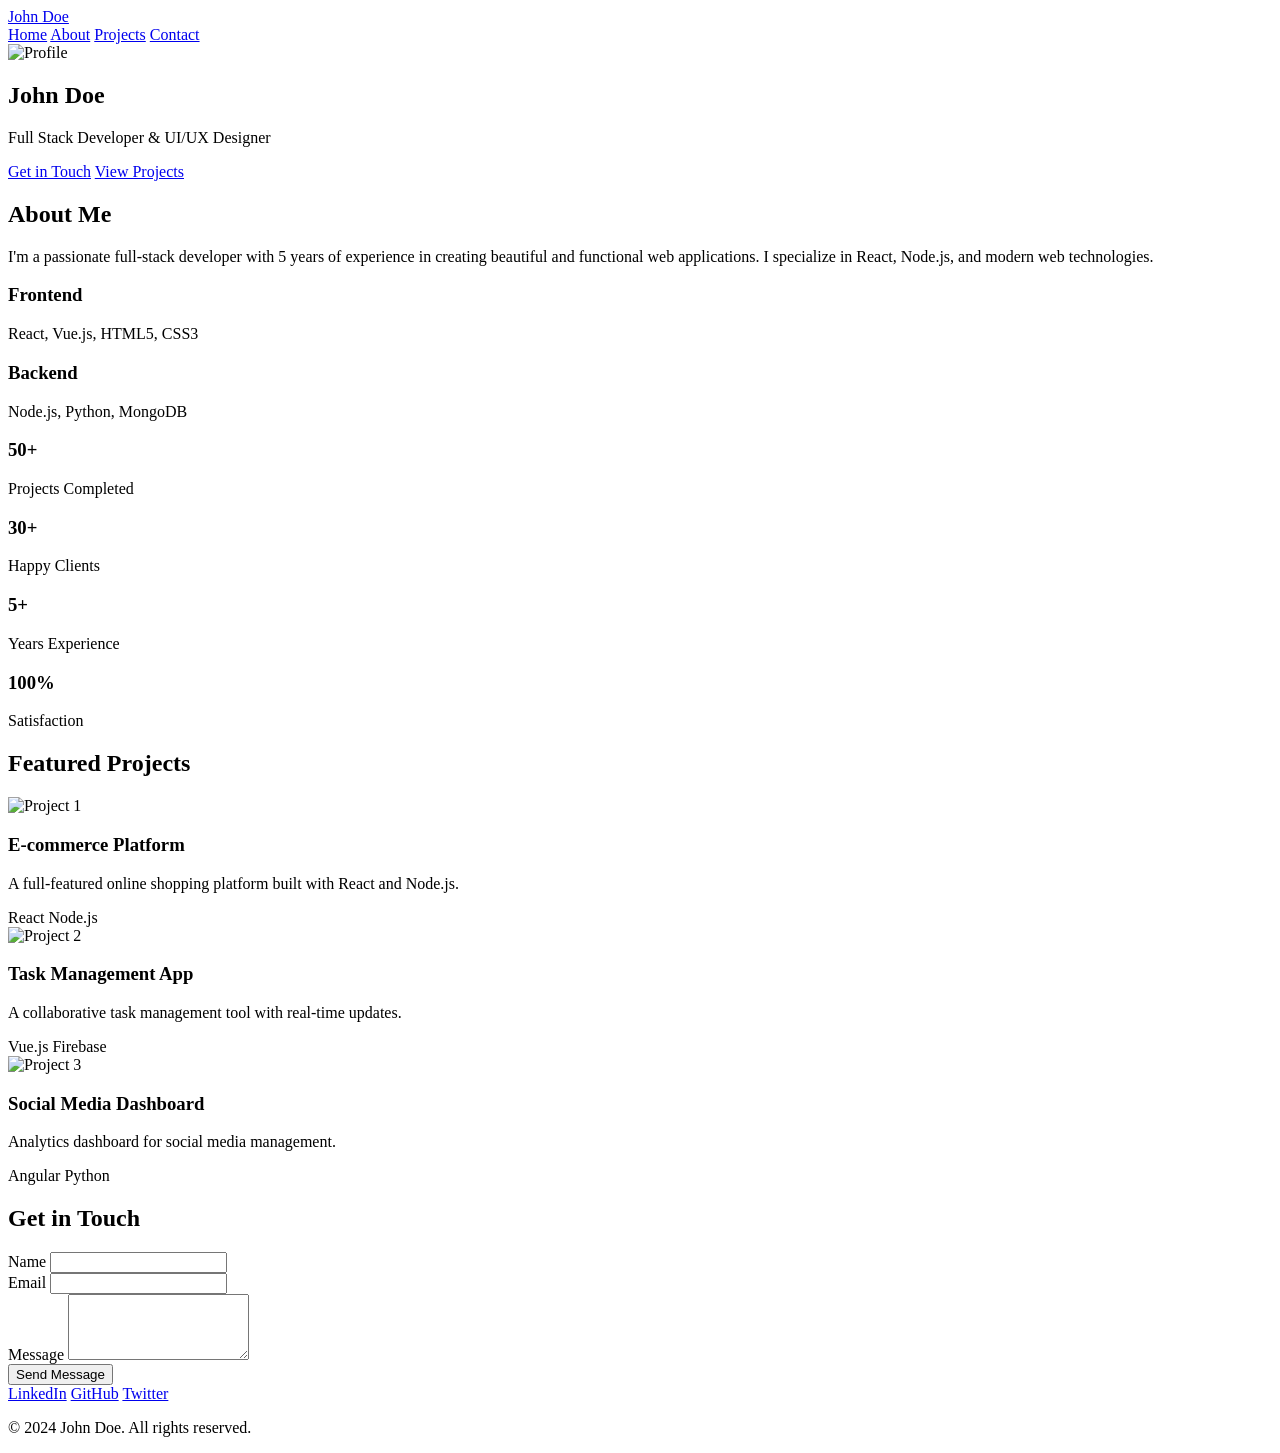
==== web.html @ 8258ec4c "Update web.html" ====
<!DOCTYPE html>
<html lang="en">
<head>
    <meta charset="UTF-8">
    <meta name="viewport" content="width=device-width, initial-scale=1.0">
    <title>John Doe - Portfolio</title>
    <script src="https://cdnjs.cloudflare.com/ajax/libs/tailwindcss/2.2.19/tailwind.min.js"></script>
</head>
<body class="bg-gray-50">
    <!-- Navigation -->
    <nav class="bg-white shadow-lg fixed w-full z-10">
        <div class="max-w-6xl mx-auto px-4">
            <div class="flex justify-between">
                <div class="flex space-x-7">
                    <a href="#" class="flex items-center py-4">
                        <span class="font-semibold text-gray-800 text-lg">John Doe</span>
                    </a>
                </div>
                <div class="flex items-center space-x-8">
                    <a href="#home" class="py-4 px-2 text-gray-500 hover:text-blue-500 transition duration-300">Home</a>
                    <a href="#about" class="py-4 px-2 text-gray-500 hover:text-blue-500 transition duration-300">About</a>
                    <a href="#projects" class="py-4 px-2 text-gray-500 hover:text-blue-500 transition duration-300">Projects</a>
                    <a href="#contact" class="py-4 px-2 text-gray-500 hover:text-blue-500 transition duration-300">Contact</a>
                </div>
            </div>
        </div>
    </nav>

    <!-- Hero Section -->
    <section id="home" class="pt-24 pb-12 px-4 text-center bg-gradient-to-r from-blue-50 to-indigo-50 min-h-screen flex items-center">
        <div class="max-w-6xl mx-auto">
            <img src="/api/placeholder/150/150" alt="Profile" class="rounded-full mx-auto mb-8 shadow-lg">
            <h1 class="text-5xl font-bold text-gray-800 mb-4">John Doe</h1>
            <p class="text-xl text-gray-600 mb-8">Full Stack Developer & UI/UX Designer</p>
            <div class="flex justify-center space-x-4">
                <a href="#contact" class="bg-blue-500 text-white px-6 py-3 rounded-lg hover:bg-blue-600 transition duration-300">Get in Touch</a>
                <a href="#projects" class="bg-white text-blue-500 px-6 py-3 rounded-lg hover:bg-gray-100 transition duration-300">View Projects</a>
            </div>
        </div>
    </section>

    <!-- About Section -->
    <section id="about" class="py-20 px-4 bg-white">
        <div class="max-w-6xl mx-auto">
            <h2 class="text-3xl font-bold text-center text-gray-800 mb-12">About Me</h2>
            <div class="grid md:grid-cols-2 gap-12 items-center">
                <div>
                    <p class="text-gray-600 leading-relaxed mb-6">
                        I'm a passionate full-stack developer with 5 years of experience in creating beautiful and functional web applications. I specialize in React, Node.js, and modern web technologies.
                    </p>
                    <div class="grid grid-cols-2 gap-4">
                        <div class="bg-gray-50 p-4 rounded-lg">
                            <h3 class="font-semibold text-gray-800 mb-2">Frontend</h3>
                            <p class="text-gray-600">React, Vue.js, HTML5, CSS3</p>
                        </div>
                        <div class="bg-gray-50 p-4 rounded-lg">
                            <h3 class="font-semibold text-gray-800 mb-2">Backend</h3>
                            <p class="text-gray-600">Node.js, Python, MongoDB</p>
                        </div>
                    </div>
                </div>
                <div class="grid grid-cols-2 gap-4">
                    <div class="bg-blue-500 p-6 rounded-lg text-center text-white">
                        <h3 class="text-2xl font-bold mb-2">50+</h3>
                        <p>Projects Completed</p>
                    </div>
                    <div class="bg-indigo-500 p-6 rounded-lg text-center text-white">
                        <h3 class="text-2xl font-bold mb-2">30+</h3>
                        <p>Happy Clients</p>
                    </div>
                    <div class="bg-purple-500 p-6 rounded-lg text-center text-white">
                        <h3 class="text-2xl font-bold mb-2">5+</h3>
                        <p>Years Experience</p>
                    </div>
                    <div class="bg-pink-500 p-6 rounded-lg text-center text-white">
                        <h3 class="text-2xl font-bold mb-2">100%</h3>
                        <p>Satisfaction</p>
                    </div>
                </div>
            </div>
        </div>
    </section>

    <!-- Projects Section -->
    <section id="projects" class="py-20 px-4 bg-gray-50">
        <div class="max-w-6xl mx-auto">
            <h2 class="text-3xl font-bold text-center text-gray-800 mb-12">Featured Projects</h2>
            <div class="grid md:grid-cols-2 lg:grid-cols-3 gap-8">
                <!-- Project Card 1 -->
                <div class="bg-white rounded-lg overflow-hidden shadow-lg">
                    <img src="/api/placeholder/400/300" alt="Project 1" class="w-full">
                    <div class="p-6">
                        <h3 class="text-xl font-semibold text-gray-800 mb-2">E-commerce Platform</h3>
                        <p class="text-gray-600 mb-4">A full-featured online shopping platform built with React and Node.js.</p>
                        <div class="flex space-x-2">
                            <span class="px-3 py-1 bg-blue-100 text-blue-600 rounded-full text-sm">React</span>
                            <span class="px-3 py-1 bg-green-100 text-green-600 rounded-full text-sm">Node.js</span>
                        </div>
                    </div>
                </div>

                <!-- Project Card 2 -->
                <div class="bg-white rounded-lg overflow-hidden shadow-lg">
                    <img src="/api/placeholder/400/300" alt="Project 2" class="w-full">
                    <div class="p-6">
                        <h3 class="text-xl font-semibold text-gray-800 mb-2">Task Management App</h3>
                        <p class="text-gray-600 mb-4">A collaborative task management tool with real-time updates.</p>
                        <div class="flex space-x-2">
                            <span class="px-3 py-1 bg-purple-100 text-purple-600 rounded-full text-sm">Vue.js</span>
                            <span class="px-3 py-1 bg-yellow-100 text-yellow-600 rounded-full text-sm">Firebase</span>
                        </div>
                    </div>
                </div>

                <!-- Project Card 3 -->
                <div class="bg-white rounded-lg overflow-hidden shadow-lg">
                    <img src="/api/placeholder/400/300" alt="Project 3" class="w-full">
                    <div class="p-6">
                        <h3 class="text-xl font-semibold text-gray-800 mb-2">Social Media Dashboard</h3>
                        <p class="text-gray-600 mb-4">Analytics dashboard for social media management.</p>
                        <div class="flex space-x-2">
                            <span class="px-3 py-1 bg-red-100 text-red-600 rounded-full text-sm">Angular</span>
                            <span class="px-3 py-1 bg-indigo-100 text-indigo-600 rounded-full text-sm">Python</span>
                        </div>
                    </div>
                </div>
            </div>
        </div>
    </section>

    <!-- Contact Section -->
    <section id="contact" class="py-20 px-4 bg-white">
        <div class="max-w-4xl mx-auto">
            <h2 class="text-3xl font-bold text-center text-gray-800 mb-12">Get in Touch</h2>
            <div class="bg-white rounded-lg shadow-lg p-8">
                <form class="space-y-6">
                    <div class="grid md:grid-cols-2 gap-6">
                        <div>
                            <label class="block text-gray-700 mb-2">Name</label>
                            <input type="text" class="w-full px-4 py-2 border rounded-lg focus:outline-none focus:border-blue-500">
                        </div>
                        <div>
                            <label class="block text-gray-700 mb-2">Email</label>
                            <input type="email" class="w-full px-4 py-2 border rounded-lg focus:outline-none focus:border-blue-500">
                        </div>
                    </div>
                    <div>
                        <label class="block text-gray-700 mb-2">Message</label>
                        <textarea rows="4" class="w-full px-4 py-2 border rounded-lg focus:outline-none focus:border-blue-500"></textarea>
                    </div>
                    <button type="submit" class="w-full bg-blue-500 text-white py-3 rounded-lg hover:bg-blue-600 transition duration-300">Send Message</button>
                </form>
            </div>
        </div>
    </section>

    <!-- Footer -->
    <footer class="bg-gray-800 text-white py-8">
        <div class="max-w-6xl mx-auto px-4 text-center">
            <div class="flex justify-center space-x-6 mb-4">
                <a href="#" class="hover:text-blue-400 transition duration-300">LinkedIn</a>
                <a href="#" class="hover:text-blue-400 transition duration-300">GitHub</a>
                <a href="#" class="hover:text-blue-400 transition duration-300">Twitter</a>
            </div>
            <p class="text-gray-400">&copy; 2024 John Doe. All rights reserved.</p>
        </div>
    </footer>
</body>
</html>
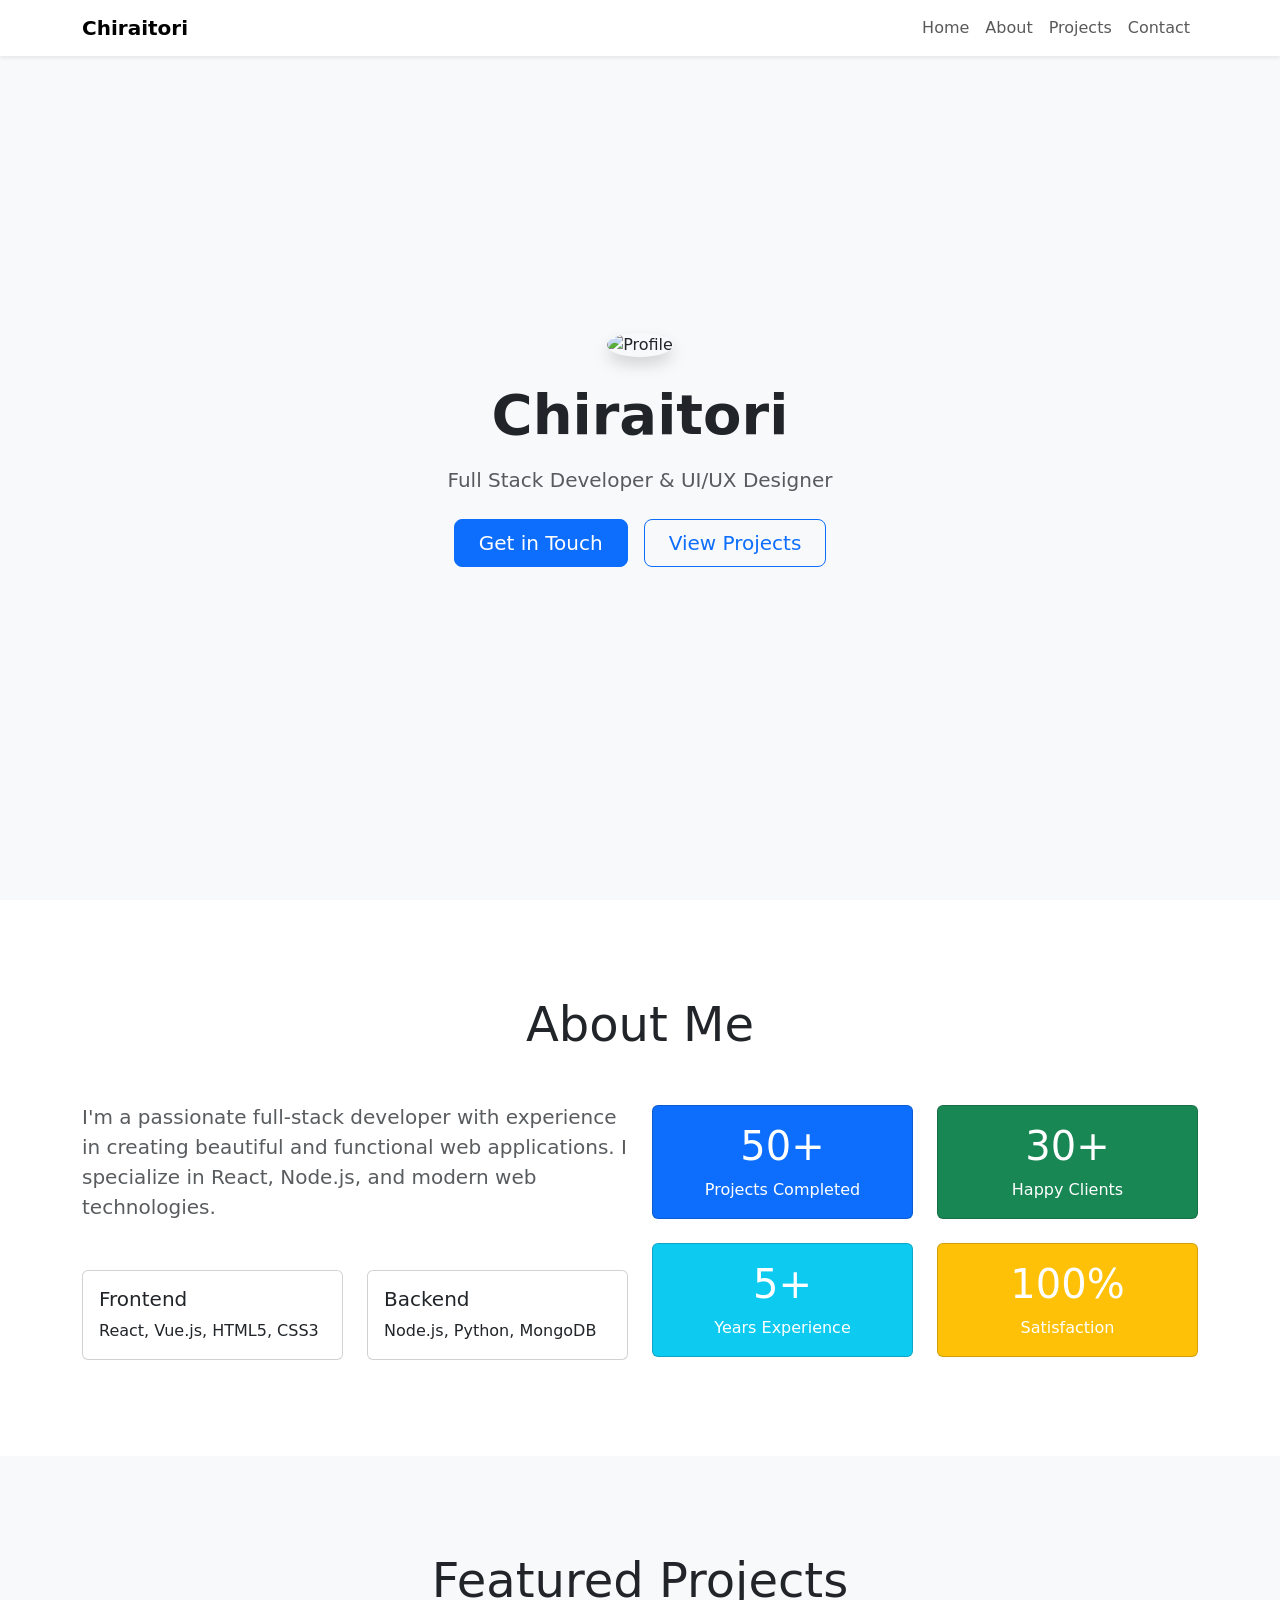
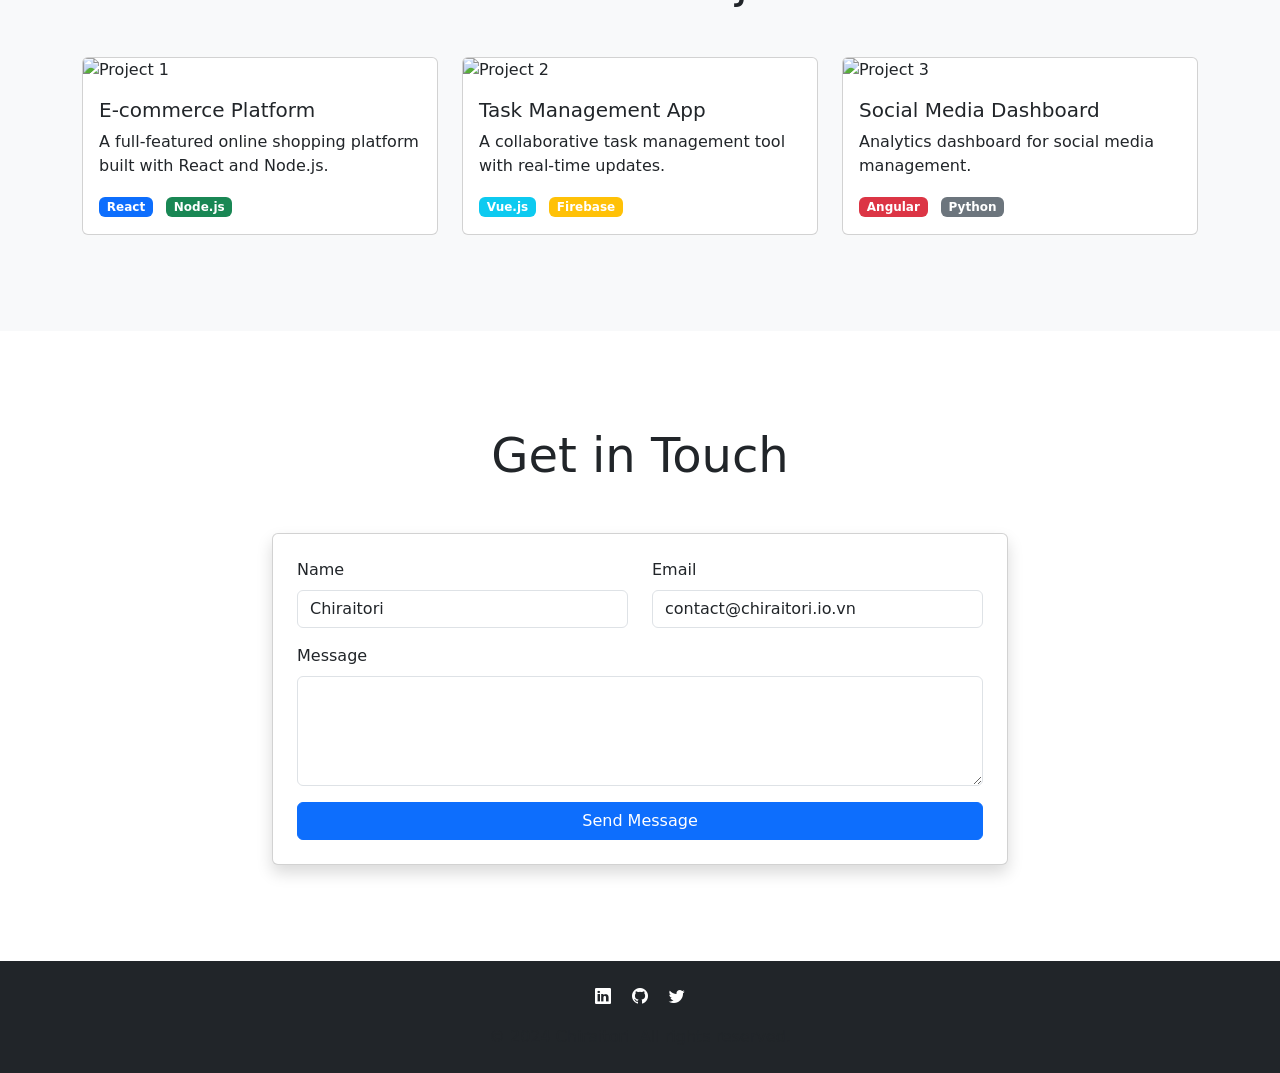
==== commit bcb4dedd: "Update web.html" ====
--- a/web.html
+++ b/web.html
@@ -3,78 +3,112 @@
 <head>
     <meta charset="UTF-8">
     <meta name="viewport" content="width=device-width, initial-scale=1.0">
-    <title>John Doe - Portfolio</title>
-    <script src="https://cdnjs.cloudflare.com/ajax/libs/tailwindcss/2.2.19/tailwind.min.js"></script>
+    <title>Chiraitori - Portfolio</title>
+    <link href="https://cdn.jsdelivr.net/npm/bootstrap@5.3.2/dist/css/bootstrap.min.css" rel="stylesheet">
+    <link rel="stylesheet" href="https://cdn.jsdelivr.net/npm/bootstrap-icons@1.11.1/font/bootstrap-icons.css">
 </head>
-<body class="bg-gray-50">
+<body>
     <!-- Navigation -->
-    <nav class="bg-white shadow-lg fixed w-full z-10">
-        <div class="max-w-6xl mx-auto px-4">
-            <div class="flex justify-between">
-                <div class="flex space-x-7">
-                    <a href="#" class="flex items-center py-4">
-                        <span class="font-semibold text-gray-800 text-lg">John Doe</span>
-                    </a>
-                </div>
-                <div class="flex items-center space-x-8">
-                    <a href="#home" class="py-4 px-2 text-gray-500 hover:text-blue-500 transition duration-300">Home</a>
-                    <a href="#about" class="py-4 px-2 text-gray-500 hover:text-blue-500 transition duration-300">About</a>
-                    <a href="#projects" class="py-4 px-2 text-gray-500 hover:text-blue-500 transition duration-300">Projects</a>
-                    <a href="#contact" class="py-4 px-2 text-gray-500 hover:text-blue-500 transition duration-300">Contact</a>
-                </div>
+    <nav class="navbar navbar-expand-lg navbar-light bg-white shadow-sm fixed-top">
+        <div class="container">
+            <a class="navbar-brand fw-bold" href="#">Chiraitori</a>
+            <button class="navbar-toggler" type="button" data-bs-toggle="collapse" data-bs-target="#navbarNav">
+                <span class="navbar-toggler-icon"></span>
+            </button>
+            <div class="collapse navbar-collapse" id="navbarNav">
+                <ul class="navbar-nav ms-auto">
+                    <li class="nav-item">
+                        <a class="nav-link" href="#home">Home</a>
+                    </li>
+                    <li class="nav-item">
+                        <a class="nav-link" href="#about">About</a>
+                    </li>
+                    <li class="nav-item">
+                        <a class="nav-link" href="#projects">Projects</a>
+                    </li>
+                    <li class="nav-item">
+                        <a class="nav-link" href="#contact">Contact</a>
+                    </li>
+                </ul>
             </div>
         </div>
     </nav>
 
     <!-- Hero Section -->
-    <section id="home" class="pt-24 pb-12 px-4 text-center bg-gradient-to-r from-blue-50 to-indigo-50 min-h-screen flex items-center">
-        <div class="max-w-6xl mx-auto">
-            <img src="/api/placeholder/150/150" alt="Profile" class="rounded-full mx-auto mb-8 shadow-lg">
-            <h1 class="text-5xl font-bold text-gray-800 mb-4">John Doe</h1>
-            <p class="text-xl text-gray-600 mb-8">Full Stack Developer & UI/UX Designer</p>
-            <div class="flex justify-center space-x-4">
-                <a href="#contact" class="bg-blue-500 text-white px-6 py-3 rounded-lg hover:bg-blue-600 transition duration-300">Get in Touch</a>
-                <a href="#projects" class="bg-white text-blue-500 px-6 py-3 rounded-lg hover:bg-gray-100 transition duration-300">View Projects</a>
+    <section id="home" class="min-vh-100 d-flex align-items-center bg-light">
+        <div class="container text-center">
+            <img src="/api/placeholder/150/150" alt="Profile" class="rounded-circle mb-4 shadow">
+            <h1 class="display-4 fw-bold mb-3">Chiraitori</h1>
+            <p class="lead text-muted mb-4">Full Stack Developer & UI/UX Designer</p>
+            <div class="d-flex justify-content-center gap-3">
+                <a href="#contact" class="btn btn-primary btn-lg px-4">Get in Touch</a>
+                <a href="#projects" class="btn btn-outline-primary btn-lg px-4">View Projects</a>
             </div>
         </div>
     </section>
 
     <!-- About Section -->
-    <section id="about" class="py-20 px-4 bg-white">
-        <div class="max-w-6xl mx-auto">
-            <h2 class="text-3xl font-bold text-center text-gray-800 mb-12">About Me</h2>
-            <div class="grid md:grid-cols-2 gap-12 items-center">
-                <div>
-                    <p class="text-gray-600 leading-relaxed mb-6">
-                        I'm a passionate full-stack developer with 5 years of experience in creating beautiful and functional web applications. I specialize in React, Node.js, and modern web technologies.
+    <section id="about" class="py-5">
+        <div class="container py-5">
+            <h2 class="text-center display-5 mb-5">About Me</h2>
+            <div class="row align-items-center">
+                <div class="col-lg-6 mb-4 mb-lg-0">
+                    <p class="lead text-muted">
+                        I'm a passionate full-stack developer with experience in creating beautiful and functional web applications. I specialize in React, Node.js, and modern web technologies.
                     </p>
-                    <div class="grid grid-cols-2 gap-4">
-                        <div class="bg-gray-50 p-4 rounded-lg">
-                            <h3 class="font-semibold text-gray-800 mb-2">Frontend</h3>
-                            <p class="text-gray-600">React, Vue.js, HTML5, CSS3</p>
-                        </div>
-                        <div class="bg-gray-50 p-4 rounded-lg">
-                            <h3 class="font-semibold text-gray-800 mb-2">Backend</h3>
-                            <p class="text-gray-600">Node.js, Python, MongoDB</p>
-                        </div>
-                    </div>
-                </div>
-                <div class="grid grid-cols-2 gap-4">
-                    <div class="bg-blue-500 p-6 rounded-lg text-center text-white">
-                        <h3 class="text-2xl font-bold mb-2">50+</h3>
-                        <p>Projects Completed</p>
-                    </div>
-                    <div class="bg-indigo-500 p-6 rounded-lg text-center text-white">
-                        <h3 class="text-2xl font-bold mb-2">30+</h3>
-                        <p>Happy Clients</p>
-                    </div>
-                    <div class="bg-purple-500 p-6 rounded-lg text-center text-white">
-                        <h3 class="text-2xl font-bold mb-2">5+</h3>
-                        <p>Years Experience</p>
-                    </div>
-                    <div class="bg-pink-500 p-6 rounded-lg text-center text-white">
-                        <h3 class="text-2xl font-bold mb-2">100%</h3>
-                        <p>Satisfaction</p>
+                    <div class="row g-4 mt-4">
+                        <div class="col-md-6">
+                            <div class="card h-100">
+                                <div class="card-body">
+                                    <h5 class="card-title">Frontend</h5>
+                                    <p class="card-text">React, Vue.js, HTML5, CSS3</p>
+                                </div>
+                            </div>
+                        </div>
+                        <div class="col-md-6">
+                            <div class="card h-100">
+                                <div class="card-body">
+                                    <h5 class="card-title">Backend</h5>
+                                    <p class="card-text">Node.js, Python, MongoDB</p>
+                                </div>
+                            </div>
+                        </div>
+                    </div>
+                </div>
+                <div class="col-lg-6">
+                    <div class="row g-4">
+                        <div class="col-6">
+                            <div class="card bg-primary text-white text-center h-100">
+                                <div class="card-body">
+                                    <h3 class="display-6">50+</h3>
+                                    <p class="mb-0">Projects Completed</p>
+                                </div>
+                            </div>
+                        </div>
+                        <div class="col-6">
+                            <div class="card bg-success text-white text-center h-100">
+                                <div class="card-body">
+                                    <h3 class="display-6">30+</h3>
+                                    <p class="mb-0">Happy Clients</p>
+                                </div>
+                            </div>
+                        </div>
+                        <div class="col-6">
+                            <div class="card bg-info text-white text-center h-100">
+                                <div class="card-body">
+                                    <h3 class="display-6">5+</h3>
+                                    <p class="mb-0">Years Experience</p>
+                                </div>
+                            </div>
+                        </div>
+                        <div class="col-6">
+                            <div class="card bg-warning text-white text-center h-100">
+                                <div class="card-body">
+                                    <h3 class="display-6">100%</h3>
+                                    <p class="mb-0">Satisfaction</p>
+                                </div>
+                            </div>
+                        </div>
                     </div>
                 </div>
             </div>
@@ -82,45 +116,51 @@
     </section>
 
     <!-- Projects Section -->
-    <section id="projects" class="py-20 px-4 bg-gray-50">
-        <div class="max-w-6xl mx-auto">
-            <h2 class="text-3xl font-bold text-center text-gray-800 mb-12">Featured Projects</h2>
-            <div class="grid md:grid-cols-2 lg:grid-cols-3 gap-8">
+    <section id="projects" class="py-5 bg-light">
+        <div class="container py-5">
+            <h2 class="text-center display-5 mb-5">Featured Projects</h2>
+            <div class="row g-4">
                 <!-- Project Card 1 -->
-                <div class="bg-white rounded-lg overflow-hidden shadow-lg">
-                    <img src="/api/placeholder/400/300" alt="Project 1" class="w-full">
-                    <div class="p-6">
-                        <h3 class="text-xl font-semibold text-gray-800 mb-2">E-commerce Platform</h3>
-                        <p class="text-gray-600 mb-4">A full-featured online shopping platform built with React and Node.js.</p>
-                        <div class="flex space-x-2">
-                            <span class="px-3 py-1 bg-blue-100 text-blue-600 rounded-full text-sm">React</span>
-                            <span class="px-3 py-1 bg-green-100 text-green-600 rounded-full text-sm">Node.js</span>
+                <div class="col-md-6 col-lg-4">
+                    <div class="card h-100">
+                        <img src="/api/placeholder/400/300" class="card-img-top" alt="Project 1">
+                        <div class="card-body">
+                            <h5 class="card-title">E-commerce Platform</h5>
+                            <p class="card-text">A full-featured online shopping platform built with React and Node.js.</p>
+                            <div class="mt-3">
+                                <span class="badge bg-primary me-2">React</span>
+                                <span class="badge bg-success">Node.js</span>
+                            </div>
                         </div>
                     </div>
                 </div>
 
                 <!-- Project Card 2 -->
-                <div class="bg-white rounded-lg overflow-hidden shadow-lg">
-                    <img src="/api/placeholder/400/300" alt="Project 2" class="w-full">
-                    <div class="p-6">
-                        <h3 class="text-xl font-semibold text-gray-800 mb-2">Task Management App</h3>
-                        <p class="text-gray-600 mb-4">A collaborative task management tool with real-time updates.</p>
-                        <div class="flex space-x-2">
-                            <span class="px-3 py-1 bg-purple-100 text-purple-600 rounded-full text-sm">Vue.js</span>
-                            <span class="px-3 py-1 bg-yellow-100 text-yellow-600 rounded-full text-sm">Firebase</span>
+                <div class="col-md-6 col-lg-4">
+                    <div class="card h-100">
+                        <img src="/api/placeholder/400/300" class="card-img-top" alt="Project 2">
+                        <div class="card-body">
+                            <h5 class="card-title">Task Management App</h5>
+                            <p class="card-text">A collaborative task management tool with real-time updates.</p>
+                            <div class="mt-3">
+                                <span class="badge bg-info me-2">Vue.js</span>
+                                <span class="badge bg-warning">Firebase</span>
+                            </div>
                         </div>
                     </div>
                 </div>
 
                 <!-- Project Card 3 -->
-                <div class="bg-white rounded-lg overflow-hidden shadow-lg">
-                    <img src="/api/placeholder/400/300" alt="Project 3" class="w-full">
-                    <div class="p-6">
-                        <h3 class="text-xl font-semibold text-gray-800 mb-2">Social Media Dashboard</h3>
-                        <p class="text-gray-600 mb-4">Analytics dashboard for social media management.</p>
-                        <div class="flex space-x-2">
-                            <span class="px-3 py-1 bg-red-100 text-red-600 rounded-full text-sm">Angular</span>
-                            <span class="px-3 py-1 bg-indigo-100 text-indigo-600 rounded-full text-sm">Python</span>
+                <div class="col-md-6 col-lg-4">
+                    <div class="card h-100">
+                        <img src="/api/placeholder/400/300" class="card-img-top" alt="Project 3">
+                        <div class="card-body">
+                            <h5 class="card-title">Social Media Dashboard</h5>
+                            <p class="card-text">Analytics dashboard for social media management.</p>
+                            <div class="mt-3">
+                                <span class="badge bg-danger me-2">Angular</span>
+                                <span class="badge bg-secondary">Python</span>
+                            </div>
                         </div>
                     </div>
                 </div>
@@ -129,41 +169,51 @@
     </section>
 
     <!-- Contact Section -->
-    <section id="contact" class="py-20 px-4 bg-white">
-        <div class="max-w-4xl mx-auto">
-            <h2 class="text-3xl font-bold text-center text-gray-800 mb-12">Get in Touch</h2>
-            <div class="bg-white rounded-lg shadow-lg p-8">
-                <form class="space-y-6">
-                    <div class="grid md:grid-cols-2 gap-6">
-                        <div>
-                            <label class="block text-gray-700 mb-2">Name</label>
-                            <input type="text" class="w-full px-4 py-2 border rounded-lg focus:outline-none focus:border-blue-500">
-                        </div>
-                        <div>
-                            <label class="block text-gray-700 mb-2">Email</label>
-                            <input type="email" class="w-full px-4 py-2 border rounded-lg focus:outline-none focus:border-blue-500">
-                        </div>
-                    </div>
-                    <div>
-                        <label class="block text-gray-700 mb-2">Message</label>
-                        <textarea rows="4" class="w-full px-4 py-2 border rounded-lg focus:outline-none focus:border-blue-500"></textarea>
-                    </div>
-                    <button type="submit" class="w-full bg-blue-500 text-white py-3 rounded-lg hover:bg-blue-600 transition duration-300">Send Message</button>
-                </form>
+    <section id="contact" class="py-5">
+        <div class="container py-5">
+            <h2 class="text-center display-5 mb-5">Get in Touch</h2>
+            <div class="row justify-content-center">
+                <div class="col-md-8">
+                    <div class="card shadow">
+                        <div class="card-body p-4">
+                            <form>
+                                <div class="row mb-3">
+                                    <div class="col-md-6 mb-3 mb-md-0">
+                                        <label class="form-label">Name</label>
+                                        <input type="text" class="form-control" value="Chiraitori" readonly>
+                                    </div>
+                                    <div class="col-md-6">
+                                        <label class="form-label">Email</label>
+                                        <input type="email" class="form-control" value="contact@chiraitori.io.vn" readonly>
+                                    </div>
+                                </div>
+                                <div class="mb-3">
+                                    <label class="form-label">Message</label>
+                                    <textarea class="form-control" rows="4"></textarea>
+                                </div>
+                                <button type="submit" class="btn btn-primary w-100">Send Message</button>
+                            </form>
+                        </div>
+                    </div>
+                </div>
             </div>
         </div>
     </section>
 
     <!-- Footer -->
-    <footer class="bg-gray-800 text-white py-8">
-        <div class="max-w-6xl mx-auto px-4 text-center">
-            <div class="flex justify-center space-x-6 mb-4">
-                <a href="#" class="hover:text-blue-400 transition duration-300">LinkedIn</a>
-                <a href="#" class="hover:text-blue-400 transition duration-300">GitHub</a>
-                <a href="#" class="hover:text-blue-400 transition duration-300">Twitter</a>
-            </div>
-            <p class="text-gray-400">&copy; 2024 John Doe. All rights reserved.</p>
+    <footer class="bg-dark text-white py-4">
+        <div class="container text-center">
+            <div class="mb-3">
+                <a href="#" class="text-white mx-2"><i class="bi bi-linkedin"></i></a>
+                <a href="#" class="text-white mx-2"><i class="bi bi-github"></i></a>
+                <a href="#" class="text-white mx-2"><i class="bi bi-twitter"></i></a>
+            </div>
+            <p class="mb-0 text-muted">&copy; 2024 Chiraitori. All rights reserved.</p>
         </div>
     </footer>
+
+    <!-- Bootstrap JS and Popper.js -->
+    <script src="https://cdn.jsdelivr.net/npm/@popperjs/core@2.11.8/dist/umd/popper.min.js"></script>
+    <script src="https://cdn.jsdelivr.net/npm/bootstrap@5.3.2/dist/js/bootstrap.min.js"></script>
 </body>
 </html>
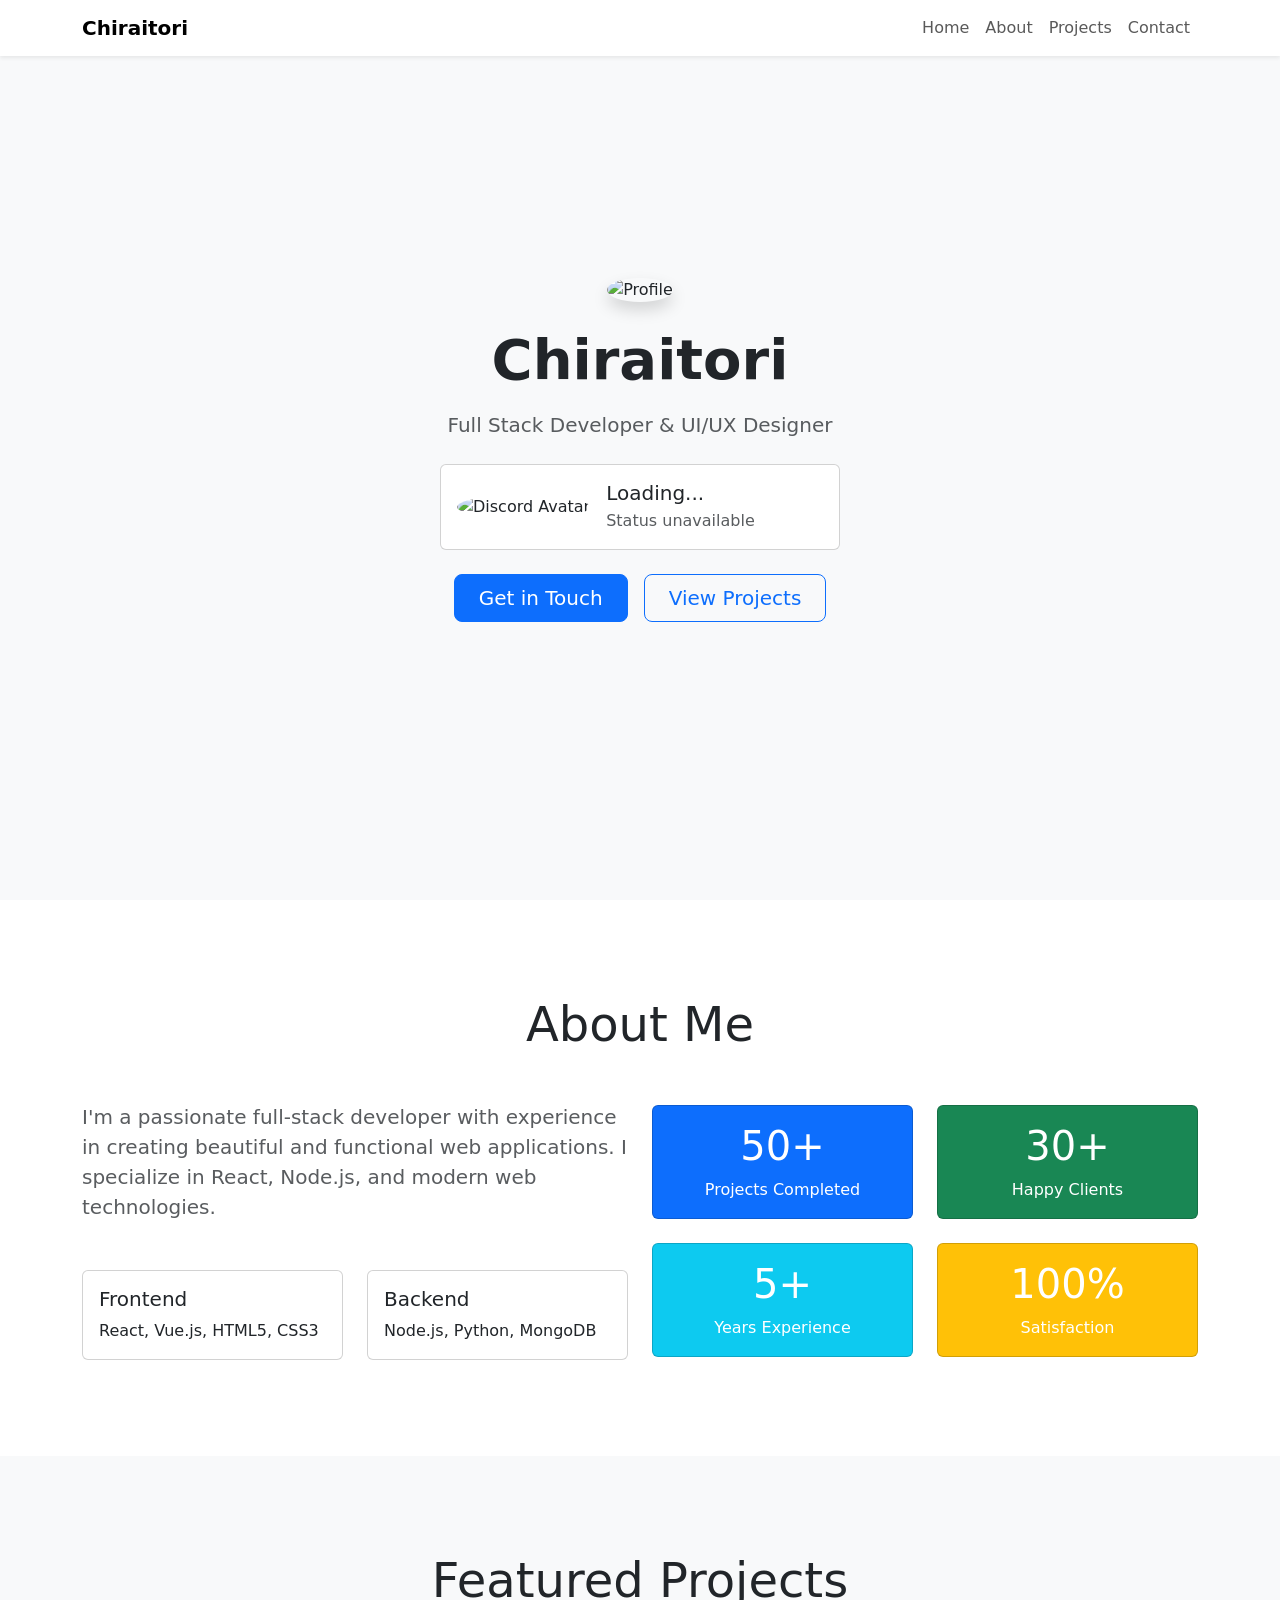
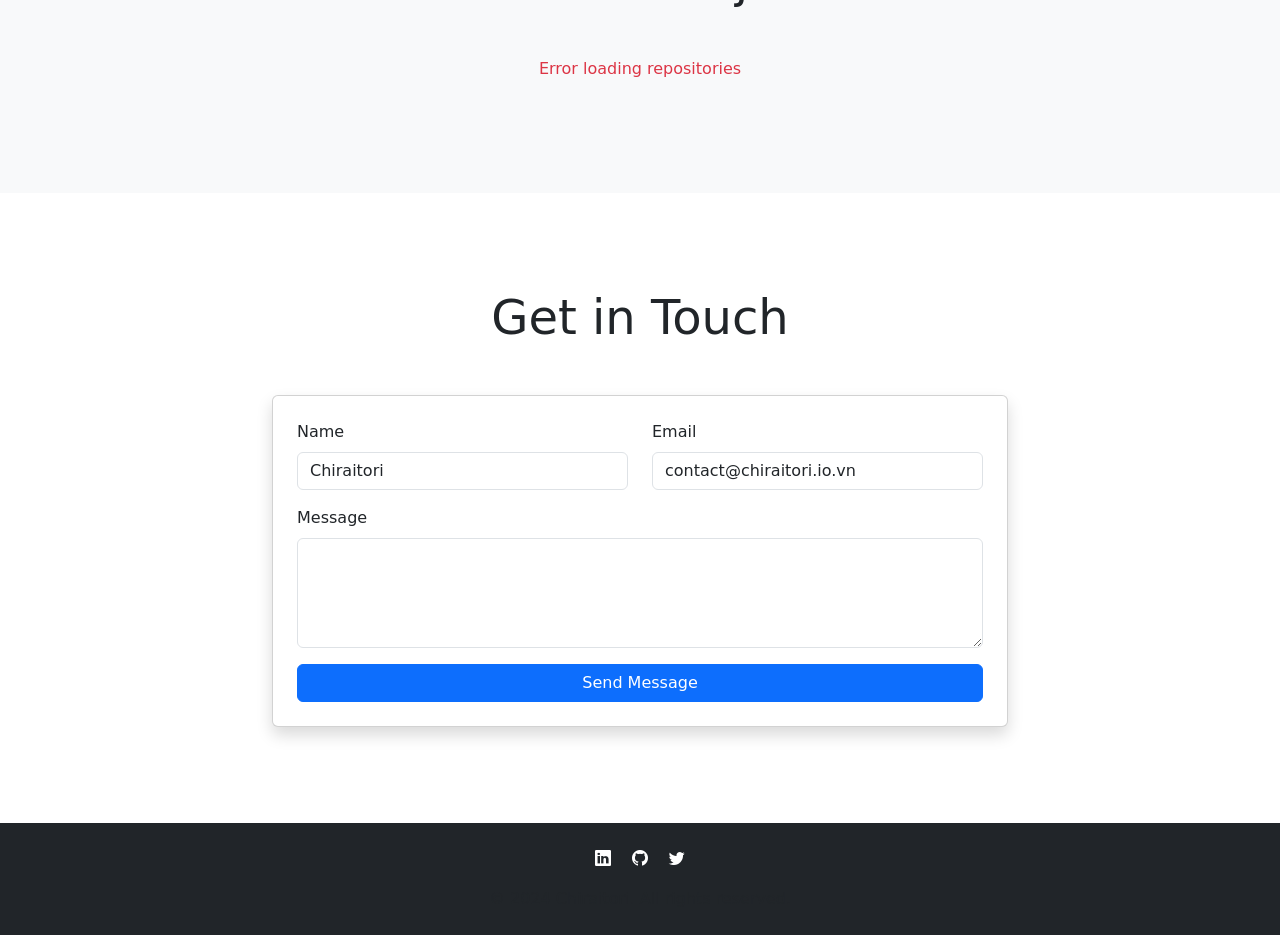
==== commit 265f0d7a: "Update web.html" ====
--- a/web.html
+++ b/web.html
@@ -34,12 +34,26 @@
         </div>
     </nav>
 
-    <!-- Hero Section -->
+    <!-- Hero Section with Discord Status -->
     <section id="home" class="min-vh-100 d-flex align-items-center bg-light">
         <div class="container text-center">
             <img src="/api/placeholder/150/150" alt="Profile" class="rounded-circle mb-4 shadow">
             <h1 class="display-4 fw-bold mb-3">Chiraitori</h1>
             <p class="lead text-muted mb-4">Full Stack Developer & UI/UX Designer</p>
+            
+            <!-- Discord Presence Card using Lanyard API -->
+            <div class="card mb-4 mx-auto" style="max-width: 400px;">
+                <div class="card-body" id="discord-presence">
+                    <div class="d-flex align-items-center">
+                        <img src="/api/placeholder/48/48" alt="Discord Avatar" class="rounded-circle me-3" id="discord-avatar">
+                        <div class="text-start">
+                            <h5 class="mb-1" id="discord-username">Loading...</h5>
+                            <p class="mb-0 text-muted" id="discord-status">Checking status...</p>
+                        </div>
+                    </div>
+                </div>
+            </div>
+
             <div class="d-flex justify-content-center gap-3">
                 <a href="#contact" class="btn btn-primary btn-lg px-4">Get in Touch</a>
                 <a href="#projects" class="btn btn-outline-primary btn-lg px-4">View Projects</a>
@@ -115,53 +129,15 @@
         </div>
     </section>
 
-    <!-- Projects Section -->
+    <!-- Projects Section with GitHub Pinned Repos -->
     <section id="projects" class="py-5 bg-light">
         <div class="container py-5">
             <h2 class="text-center display-5 mb-5">Featured Projects</h2>
-            <div class="row g-4">
-                <!-- Project Card 1 -->
-                <div class="col-md-6 col-lg-4">
-                    <div class="card h-100">
-                        <img src="/api/placeholder/400/300" class="card-img-top" alt="Project 1">
-                        <div class="card-body">
-                            <h5 class="card-title">E-commerce Platform</h5>
-                            <p class="card-text">A full-featured online shopping platform built with React and Node.js.</p>
-                            <div class="mt-3">
-                                <span class="badge bg-primary me-2">React</span>
-                                <span class="badge bg-success">Node.js</span>
-                            </div>
-                        </div>
-                    </div>
-                </div>
-
-                <!-- Project Card 2 -->
-                <div class="col-md-6 col-lg-4">
-                    <div class="card h-100">
-                        <img src="/api/placeholder/400/300" class="card-img-top" alt="Project 2">
-                        <div class="card-body">
-                            <h5 class="card-title">Task Management App</h5>
-                            <p class="card-text">A collaborative task management tool with real-time updates.</p>
-                            <div class="mt-3">
-                                <span class="badge bg-info me-2">Vue.js</span>
-                                <span class="badge bg-warning">Firebase</span>
-                            </div>
-                        </div>
-                    </div>
-                </div>
-
-                <!-- Project Card 3 -->
-                <div class="col-md-6 col-lg-4">
-                    <div class="card h-100">
-                        <img src="/api/placeholder/400/300" class="card-img-top" alt="Project 3">
-                        <div class="card-body">
-                            <h5 class="card-title">Social Media Dashboard</h5>
-                            <p class="card-text">Analytics dashboard for social media management.</p>
-                            <div class="mt-3">
-                                <span class="badge bg-danger me-2">Angular</span>
-                                <span class="badge bg-secondary">Python</span>
-                            </div>
-                        </div>
+            <div class="row g-4" id="github-repos">
+                <!-- GitHub repos will be dynamically inserted here -->
+                <div class="col-12 text-center" id="loading-repos">
+                    <div class="spinner-border text-primary" role="status">
+                        <span class="visually-hidden">Loading...</span>
                     </div>
                 </div>
             </div>
@@ -215,5 +191,129 @@
     <!-- Bootstrap JS and Popper.js -->
     <script src="https://cdn.jsdelivr.net/npm/@popperjs/core@2.11.8/dist/umd/popper.min.js"></script>
     <script src="https://cdn.jsdelivr.net/npm/bootstrap@5.3.2/dist/js/bootstrap.min.js"></script>
+
+    <!-- Custom Scripts for API Integration -->
+    <script>
+        // Configuration
+        const DISCORD_ID = '685716988471148552'; // Replace with your Discord ID
+        const GITHUB_USERNAME = 'chiraitori'; // Replace with your GitHub username
+
+        // Lanyard API Integration
+        async function updateDiscordPresence() {
+            try {
+                const response = await fetch(`https://api.lanyard.rest/v1/users/${DISCORD_ID}`);
+                const data = await response.json();
+                
+                if (data.success) {
+                    const { discord_user, discord_status, activities } = data.data;
+                    
+                    // Update avatar
+                    const avatarUrl = discord_user.avatar 
+                        ? `https://cdn.discordapp.com/avatars/${discord_user.id}/${discord_user.avatar}.png`
+                        : '/api/placeholder/48/48';
+                    document.getElementById('discord-avatar').src = avatarUrl;
+                    
+                    // Update username and discriminator
+                    document.getElementById('discord-username').textContent = discord_user.username;
+                    
+                    // Update status with activity
+                    let statusText = discord_status.charAt(0).toUpperCase() + discord_status.slice(1);
+                    if (activities && activities.length > 0) {
+                        const activity = activities[0];
+                        if (activity.type === 0) statusText += ` - Playing ${activity.name}`;
+                        else if (activity.type === 1) statusText += ` - Streaming ${activity.name}`;
+                        else if (activity.type === 2) statusText += ` - Listening to ${activity.name}`;
+                        else if (activity.type === 3) statusText += ` - Watching ${activity.name}`;
+                        else if (activity.type === 4) statusText += ` - ${activity.state || activity.name}`;
+                    }
+                    document.getElementById('discord-status').textContent = statusText;
+                }
+            } catch (error) {
+                console.error('Error fetching Discord presence:', error);
+                document.getElementById('discord-status').textContent = 'Status unavailable';
+            }
+        }
+
+        // GitHub Pinned Repos Integration
+        async function fetchGitHubPinnedRepos() {
+            try {
+                const response = await fetch(`https://gh-pinned-repos.egoist.dev/?username=${GITHUB_USERNAME}`);
+                const repos = await response.json();
+                
+                const reposContainer = document.getElementById('github-repos');
+                document.getElementById('loading-repos')?.remove();
+                
+                if (!repos.length) {
+                    reposContainer.innerHTML = `
+                        <div class="col-12 text-center">
+                            <p class="text-muted">No pinned repositories found</p>
+                        </div>
+                    `;
+                    return;
+                }
+
+                repos.forEach(repo => {
+                    const repoCard = `
+                        <div class="col-md-6 col-lg-4">
+                            <div class="card h-100">
+                                <div class="card-body">
+                                    <h5 class="card-title">
+                                        <i class="bi bi-github me-2"></i>
+                                        ${repo.repo}
+                                    </h5>
+                                    <p class="card-text">${repo.description || 'No description available'}</p>
+                                    <div class="mt-3">
+                                        <span class="badge bg-primary me-2" title="Stars">
+                                            <i class="bi bi-star-fill me-1"></i>${repo.stars}
+                                        </span>
+                                        <span class="badge bg-secondary me-2" title="Forks">
+                                            <i class="bi bi-diagram-2-fill me-1"></i>${repo.forks}
+                                        </span>
+                                        <span class="badge bg-${repo.language ? 'info' : 'secondary'}" title="Primary Language">
+                                            ${repo.language || 'No language'}
+                                        </span>
+                                    </div>
+                                </div>
+                                <div class="card-footer bg-transparent">
+                                    <a href="https://github.com/${GITHUB_USERNAME}/${repo.repo}" 
+                                       class="btn btn-outline-primary btn-sm w-100" 
+                                       target="_blank">
+                                        View Repository
+                                    </a>
+                                </div>
+                            </div>
+                        </div>
+                    `;
+                    reposContainer.innerHTML += repoCard;
+                });
+            } catch (error) {
+                console.error('Error fetching GitHub repos:', error);
+                document.getElementById('github-repos').innerHTML = `
+                    <div class="col-12 text-center">
+                        <p class="text-danger">Error loading repositories</p>
+                    </div>
+                `;
+            }
+        }
+
+        // Initialize APIs
+        document.addEventListener('DOMContentLoaded', () => {
+            updateDiscordPresence();
+            fetchGitHubPinnedRepos();
+            
+            // Update Discord presence every 30 seconds
+            setInterval(updateDiscordPresence, 30000);
+        });
+
+        // Smooth scrolling for navigation links
+        document.querySelectorAll('a[href^="#"]').forEach(anchor => {
+            anchor.addEventListener('click', function (e) {
+                e.preventDefault();
+                document.querySelector(this.getAttribute('href')).scrollIntoView({
+                    behavior: 'smooth'
+                });
+            });
+        });
+    </script>
 </body>
 </html>
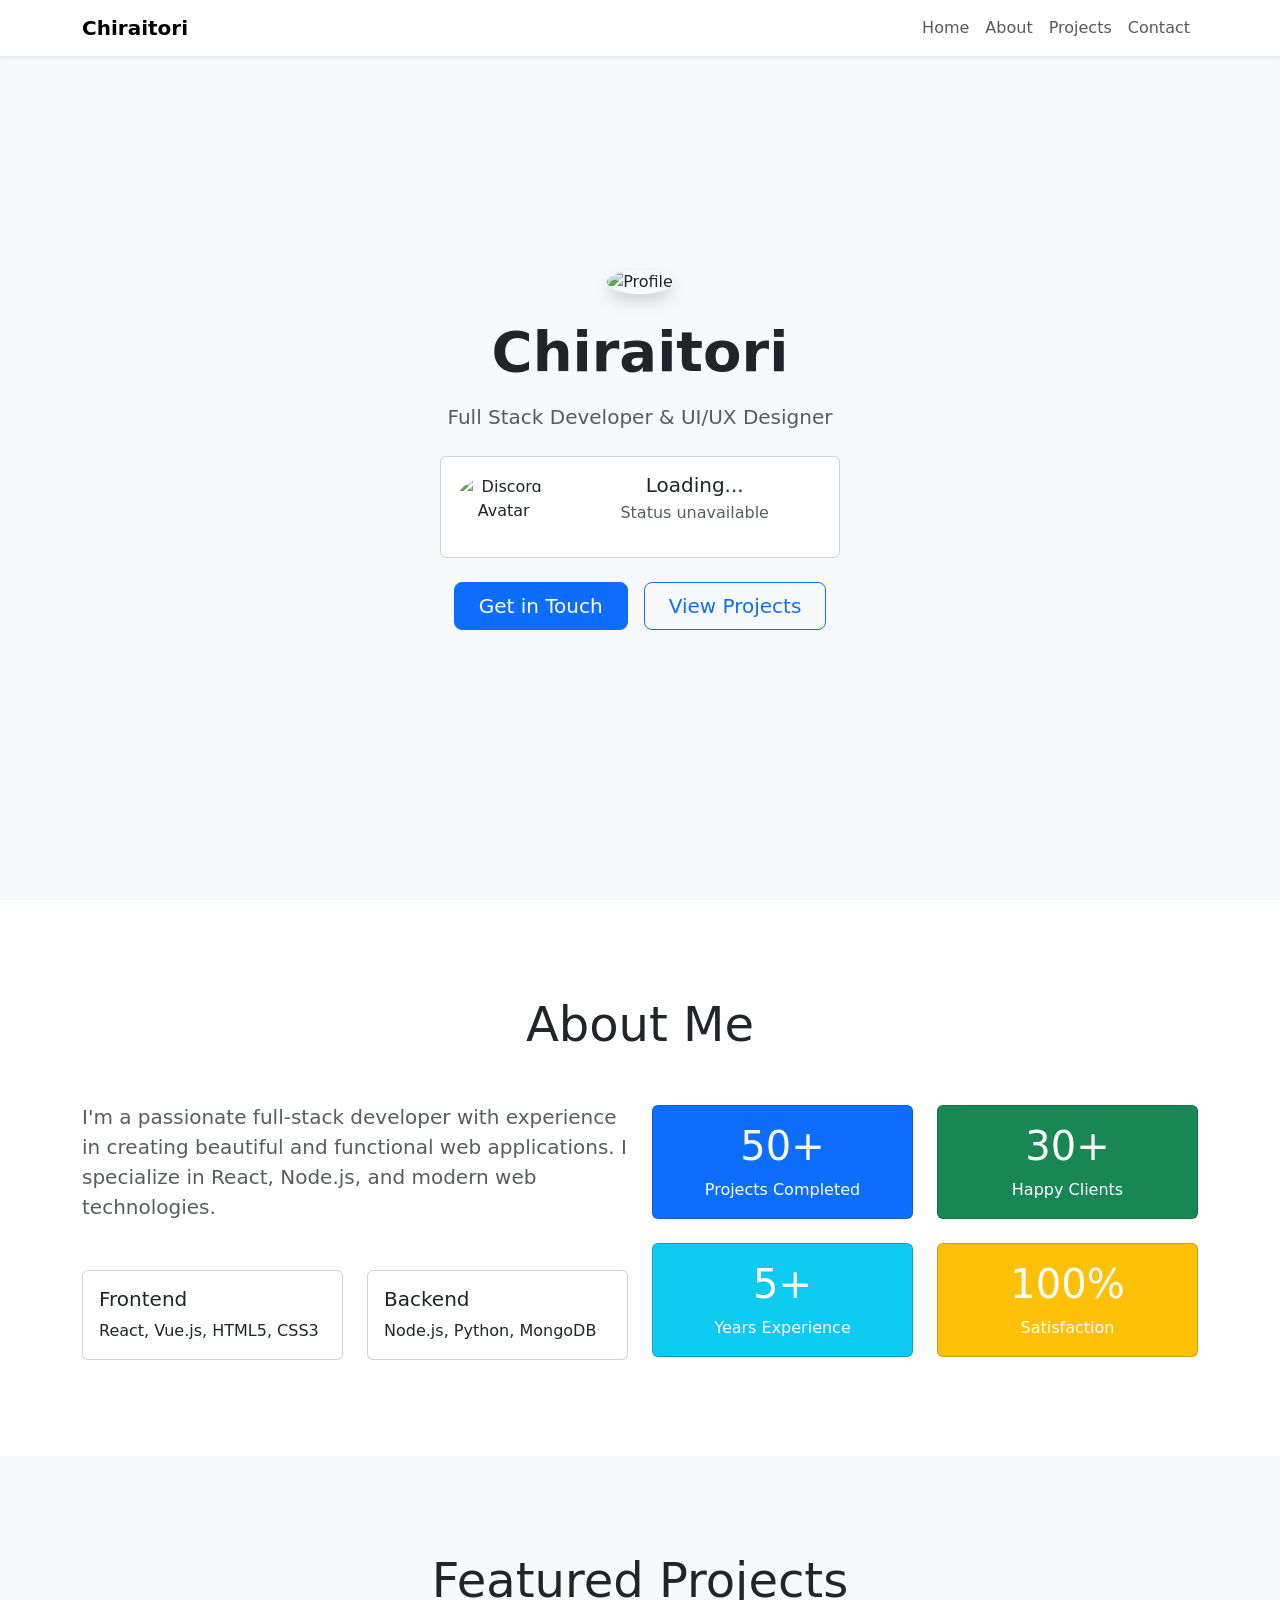
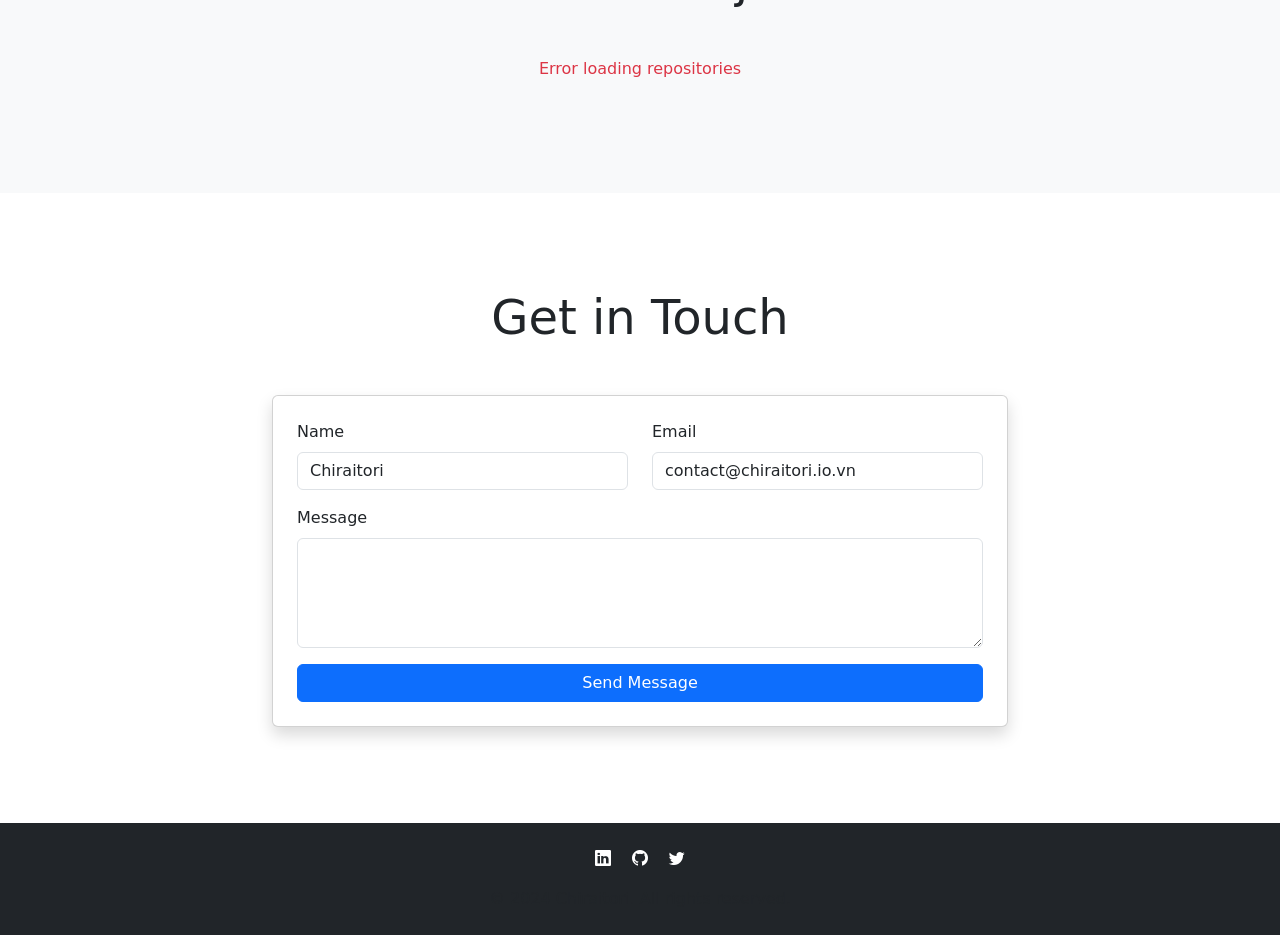
==== commit 2b8fd52f: "Update web.html" ====
--- a/web.html
+++ b/web.html
@@ -6,6 +6,68 @@
     <title>Chiraitori - Portfolio</title>
     <link href="https://cdn.jsdelivr.net/npm/bootstrap@5.3.2/dist/css/bootstrap.min.css" rel="stylesheet">
     <link rel="stylesheet" href="https://cdn.jsdelivr.net/npm/bootstrap-icons@1.11.1/font/bootstrap-icons.css">
+    <style>
+        @keyframes spin {
+            from { transform: rotate(0deg); }
+            to { transform: rotate(360deg); }
+        }
+        
+        .music-wheel {
+            width: 40px;
+            height: 40px;
+            border: 3px solid #007bff;
+            border-radius: 50%;
+            border-top-color: transparent;
+            display: none;
+            margin-right: 10px;
+        }
+        
+        .music-wheel.spinning {
+            display: inline-block;
+            animation: spin 1s linear infinite;
+        }
+        
+        .music-status {
+            display: flex;
+            align-items: center;
+            width: 100%;
+        }
+
+        .status-container {
+            display: flex;
+            flex-direction: column;
+            width: 100%;
+        }
+
+        .song-title {
+            font-weight: 600;
+            margin-bottom: 2px;
+        }
+
+        .song-artist {
+            font-size: 0.9em;
+            color: #6c757d;
+            margin-bottom: 0;
+        }
+
+        .music-progress {
+            height: 4px;
+            background-color: #e9ecef;
+            border-radius: 2px;
+            margin-top: 8px;
+            overflow: hidden;
+        }
+
+        .music-progress-bar {
+            height: 100%;
+            background-color: #007bff;
+            border-radius: 2px;
+        }
+
+        #discord-presence {
+            min-height: 100px;
+        }
+    </style>
 </head>
 <body>
     <!-- Navigation -->
@@ -46,9 +108,21 @@
                 <div class="card-body" id="discord-presence">
                     <div class="d-flex align-items-center">
                         <img src="/api/placeholder/48/48" alt="Discord Avatar" class="rounded-circle me-3" id="discord-avatar">
-                        <div class="text-start">
+                        <div class="status-container">
                             <h5 class="mb-1" id="discord-username">Loading...</h5>
-                            <p class="mb-0 text-muted" id="discord-status">Checking status...</p>
+                            <div class="music-status" id="music-status">
+                                <div class="music-wheel" id="music-wheel"></div>
+                                <div class="w-100">
+                                    <p class="mb-0 text-muted" id="discord-status">Checking status...</p>
+                                    <div id="song-info" style="display: none;">
+                                        <p class="song-title mb-0" id="song-title"></p>
+                                        <p class="song-artist" id="song-artist"></p>
+                                        <div class="music-progress">
+                                            <div class="music-progress-bar" id="song-progress"></div>
+                                        </div>
+                                    </div>
+                                </div>
+                            </div>
                         </div>
                     </div>
                 </div>
@@ -194,50 +268,93 @@
 
     <!-- Custom Scripts for API Integration -->
     <script>
-        // Configuration
-        const DISCORD_ID = '685716988471148552'; // Replace with your Discord ID
-        const GITHUB_USERNAME = 'chiraitori'; // Replace with your GitHub username
-
-        // Lanyard API Integration
-        async function updateDiscordPresence() {
-            try {
-                const response = await fetch(`https://api.lanyard.rest/v1/users/${DISCORD_ID}`);
-                const data = await response.json();
-                
-                if (data.success) {
-                    const { discord_user, discord_status, activities } = data.data;
+    // Configuration
+    const DISCORD_ID = '685716988471148552';
+    const GITHUB_USERNAME = 'chiraitori';
+
+    // Lanyard API Integration
+    async function updateDiscordPresence() {
+        try {
+            const response = await fetch(`https://api.lanyard.rest/v1/users/${DISCORD_ID}`);
+            const data = await response.json();
+            
+            if (data.success) {
+                const { discord_user, discord_status, activities } = data.data;
+                
+                // Update avatar
+                const avatarUrl = discord_user.avatar 
+                    ? `https://cdn.discordapp.com/avatars/${discord_user.id}/${discord_user.avatar}.png`
+                    : '/api/placeholder/48/48';
+                document.getElementById('discord-avatar').src = avatarUrl;
+                
+                // Update username
+                document.getElementById('discord-username').textContent = discord_user.username;
+                
+                const discordStatus = document.getElementById('discord-status');
+                const musicWheel = document.getElementById('music-wheel');
+                const songInfo = document.getElementById('song-info');
+                const songTitle = document.getElementById('song-title');
+                const songArtist = document.getElementById('song-artist');
+                const songProgress = document.getElementById('song-progress');
+                
+                let isListeningToMusic = false;
+                
+                if (activities && activities.length > 0) {
+                    const spotifyActivity = activities.find(activity => activity.type === 2);
                     
-                    // Update avatar
-                    const avatarUrl = discord_user.avatar 
-                        ? `https://cdn.discordapp.com/avatars/${discord_user.id}/${discord_user.avatar}.png`
-                        : '/api/placeholder/48/48';
-                    document.getElementById('discord-avatar').src = avatarUrl;
-                    
-                    // Update username and discriminator
-                    document.getElementById('discord-username').textContent = discord_user.username;
-                    
-                    // Update status with activity
-                    let statusText = discord_status.charAt(0).toUpperCase() + discord_status.slice(1);
-                    if (activities && activities.length > 0) {
+                    if (spotifyActivity) {
+                        isListeningToMusic = true;
+                        discordStatus.style.display = 'none';
+                        songInfo.style.display = 'block';
+                        musicWheel.classList.add('spinning');
+                        
+                        songTitle.textContent = spotifyActivity.details;
+                        songArtist.textContent = spotifyActivity.state;
+                        
+                        // Calculate progress
+                        if (spotifyActivity.timestamps) {
+                            const start = spotifyActivity.timestamps.start;
+                            const end = spotifyActivity.timestamps.end;
+                            const current = Date.now();
+                            const progress = ((current - start) / (end - start)) * 100;
+                            songProgress.style.width = `${Math.min(100, Math.max(0, progress))}%`;
+                        }
+                    } else {
+                        // Not listening to music, show regular status
+                        isListeningToMusic = false;
+                        discordStatus.style.display = 'block';
+                        songInfo.style.display = 'none';
+                        musicWheel.classList.remove('spinning');
+                        
+                        let statusText = discord_status.charAt(0).toUpperCase() + discord_status.slice(1);
                         const activity = activities[0];
+                        
                         if (activity.type === 0) statusText += ` - Playing ${activity.name}`;
                         else if (activity.type === 1) statusText += ` - Streaming ${activity.name}`;
-                        else if (activity.type === 2) statusText += ` - Listening to ${activity.name}`;
                         else if (activity.type === 3) statusText += ` - Watching ${activity.name}`;
                         else if (activity.type === 4) statusText += ` - ${activity.state || activity.name}`;
+                        
+                        discordStatus.textContent = statusText;
                     }
-                    document.getElementById('discord-status').textContent = statusText;
+                } else {
+                    // No activities, show regular status
+                    isListeningToMusic = false;
+                    discordStatus.style.display = 'block';
+                    songInfo.style.display = 'none';
+                    musicWheel.classList.remove('spinning');
+                    discordStatus.textContent = discord_status.charAt(0).toUpperCase() + discord_status.slice(1);
                 }
-            } catch (error) {
-                console.error('Error fetching Discord presence:', error);
-                document.getElementById('discord-status').textContent = 'Status unavailable';
             }
-        }
+        } catch (error) {
+            console.error('Error fetching Discord presence:', error);
+            document.getElementById('discord-status').textContent = 'Status unavailable';
+        }
+    }
 
         // GitHub Pinned Repos Integration
         async function fetchGitHubPinnedRepos() {
             try {
-                const response = await fetch(`https://gh-pinned-repos.egoist.dev/?username=${GITHUB_USERNAME}`);
+                const response = await fetch(`https://gh-pinned-repos-tsj7ta5xfhep.deno.dev/?username=${GITHUB_USERNAME}`);
                 const repos = await response.json();
                 
                 const reposContainer = document.getElementById('github-repos');
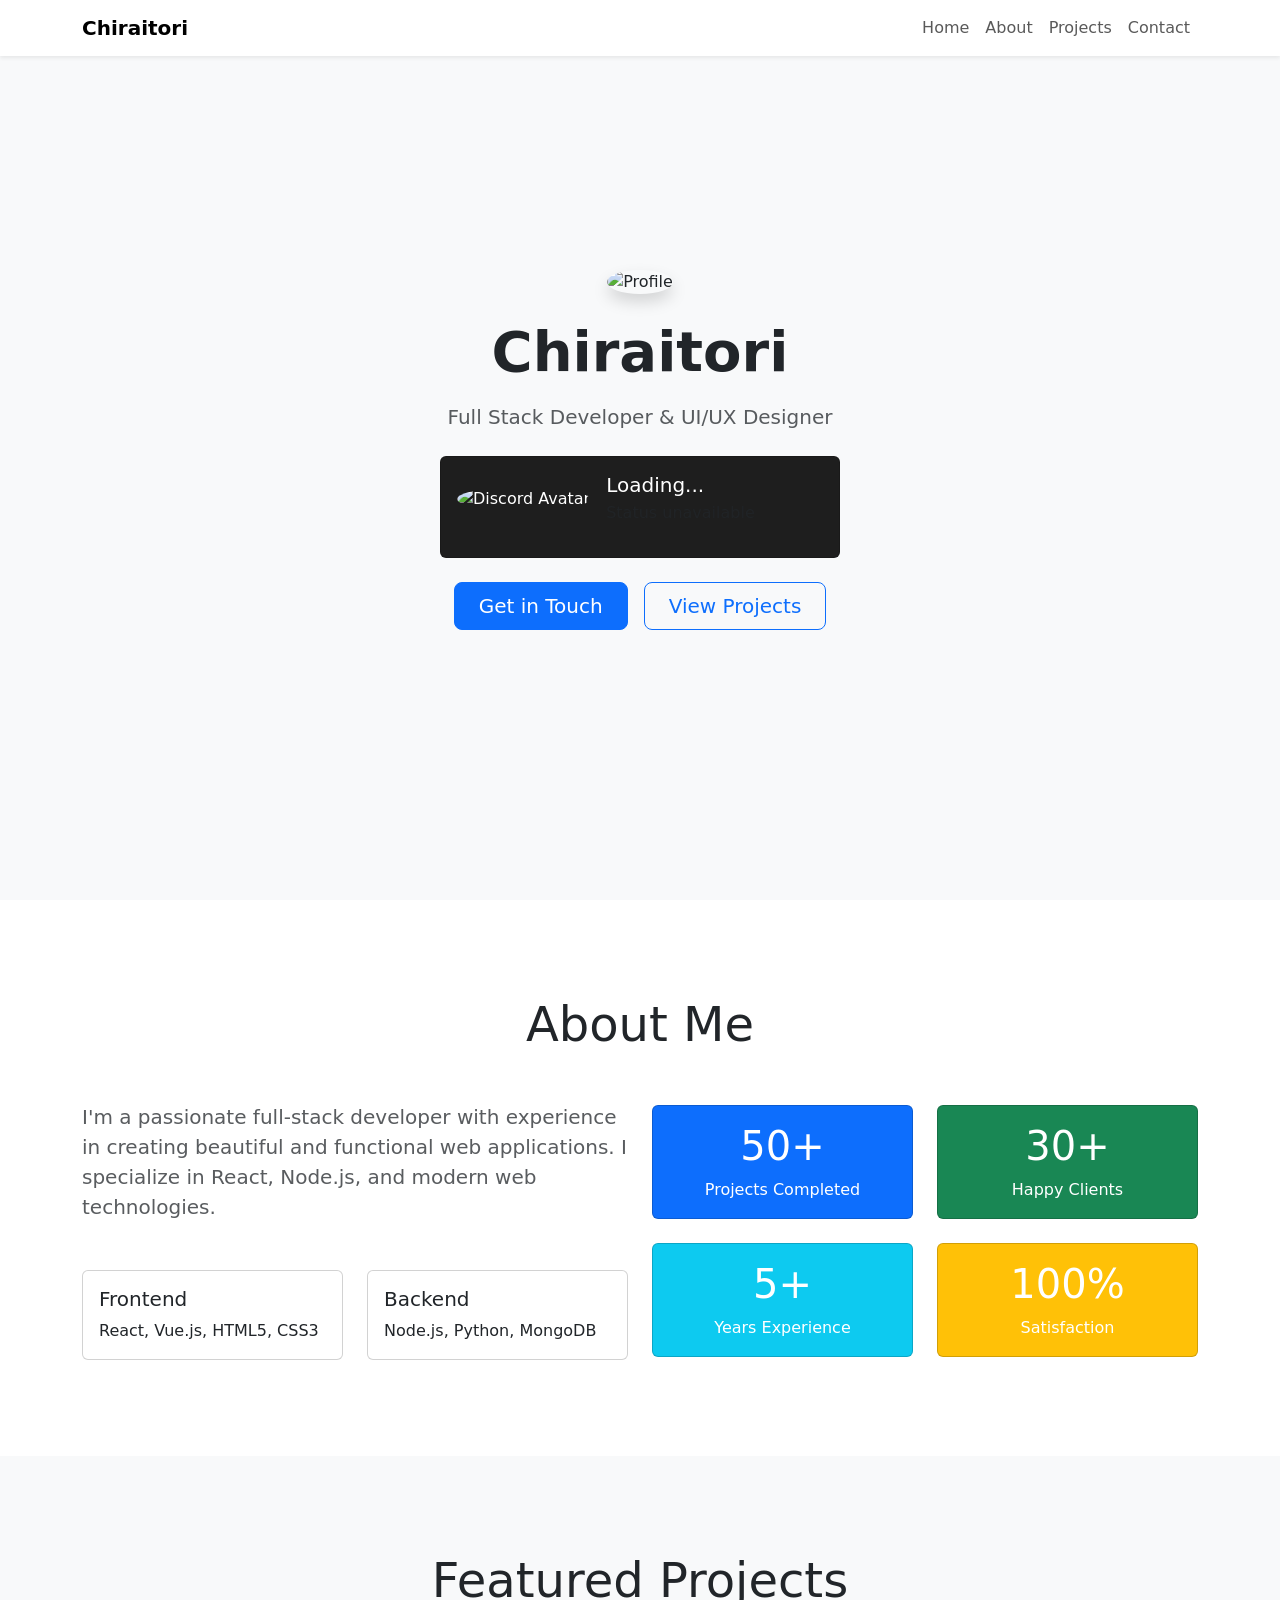
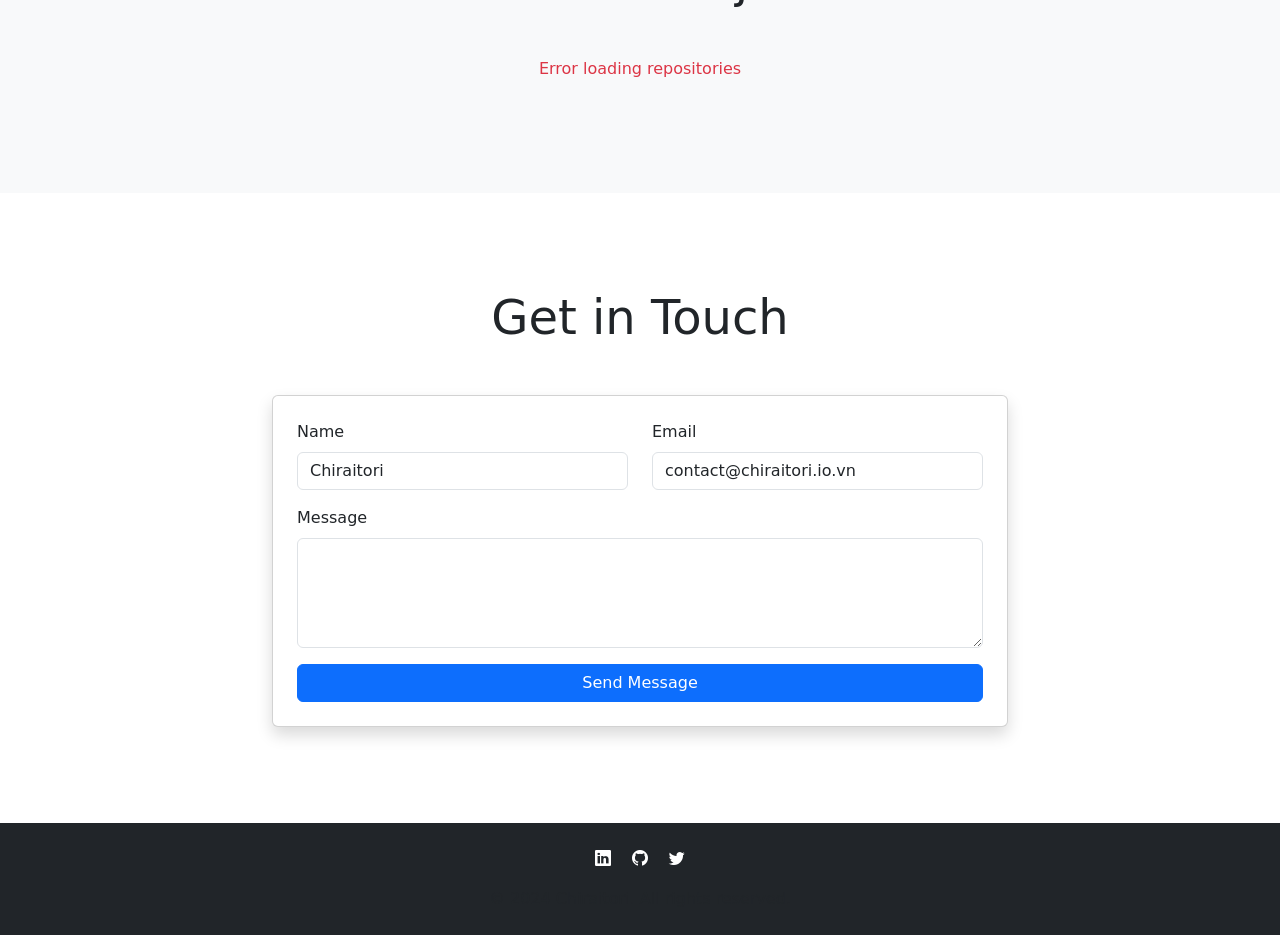
==== commit 3a84a1d7: "Update web.html" ====
--- a/web.html
+++ b/web.html
@@ -7,65 +7,15 @@
     <link href="https://cdn.jsdelivr.net/npm/bootstrap@5.3.2/dist/css/bootstrap.min.css" rel="stylesheet">
     <link rel="stylesheet" href="https://cdn.jsdelivr.net/npm/bootstrap-icons@1.11.1/font/bootstrap-icons.css">
     <style>
-        @keyframes spin {
-            from { transform: rotate(0deg); }
-            to { transform: rotate(360deg); }
-        }
-        
-        .music-wheel {
-            width: 40px;
-            height: 40px;
-            border: 3px solid #007bff;
-            border-radius: 50%;
-            border-top-color: transparent;
-            display: none;
-            margin-right: 10px;
-        }
-        
-        .music-wheel.spinning {
-            display: inline-block;
-            animation: spin 1s linear infinite;
-        }
-        
-        .music-status {
-            display: flex;
-            align-items: center;
-            width: 100%;
-        }
-
-        .status-container {
-            display: flex;
-            flex-direction: column;
-            width: 100%;
-        }
-
-        .song-title {
-            font-weight: 600;
-            margin-bottom: 2px;
-        }
-
-        .song-artist {
-            font-size: 0.9em;
-            color: #6c757d;
-            margin-bottom: 0;
-        }
-
-        .music-progress {
-            height: 4px;
-            background-color: #e9ecef;
-            border-radius: 2px;
-            margin-top: 8px;
-            overflow: hidden;
-        }
-
-        .music-progress-bar {
-            height: 100%;
-            background-color: #007bff;
-            border-radius: 2px;
-        }
-
-        #discord-presence {
-            min-height: 100px;
+        .progress-bar {
+            transition: width 0.2s ease;
+        }
+        .card-dark {
+            background: #1e1e1e;
+            color: white;
+        }
+        .music-player img {
+            object-fit: cover;
         }
     </style>
 </head>
@@ -103,24 +53,25 @@
             <h1 class="display-4 fw-bold mb-3">Chiraitori</h1>
             <p class="lead text-muted mb-4">Full Stack Developer & UI/UX Designer</p>
             
-            <!-- Discord Presence Card using Lanyard API -->
-            <div class="card mb-4 mx-auto" style="max-width: 400px;">
+            <!-- Discord Presence Card -->
+            <div class="card card-dark mb-4 mx-auto" style="max-width: 400px;">
                 <div class="card-body" id="discord-presence">
-                    <div class="d-flex align-items-center">
+                    <div class="d-flex align-items-center mb-3">
                         <img src="/api/placeholder/48/48" alt="Discord Avatar" class="rounded-circle me-3" id="discord-avatar">
-                        <div class="status-container">
-                            <h5 class="mb-1" id="discord-username">Loading...</h5>
-                            <div class="music-status" id="music-status">
-                                <div class="music-wheel" id="music-wheel"></div>
-                                <div class="w-100">
-                                    <p class="mb-0 text-muted" id="discord-status">Checking status...</p>
-                                    <div id="song-info" style="display: none;">
-                                        <p class="song-title mb-0" id="song-title"></p>
-                                        <p class="song-artist" id="song-artist"></p>
-                                        <div class="music-progress">
-                                            <div class="music-progress-bar" id="song-progress"></div>
-                                        </div>
-                                    </div>
+                        <div class="text-start">
+                            <h5 class="mb-1 text-white" id="discord-username">Loading...</h5>
+                            <p class="mb-0 text-muted" id="discord-status">Checking status...</p>
+                        </div>
+                    </div>
+                    <!-- Music Player Section -->
+                    <div class="music-player" id="music-player" style="display: none;">
+                        <div class="d-flex align-items-center">
+                            <img src="" alt="Album Art" class="rounded me-3" id="album-art" style="width: 60px; height: 60px;">
+                            <div class="flex-grow-1">
+                                <h6 class="text-white mb-1" id="song-title"></h6>
+                                <p class="text-muted small mb-0" id="song-artist"></p>
+                                <div class="progress mt-2" style="height: 4px;">
+                                    <div class="progress-bar bg-light" role="progressbar" style="width: 0%"></div>
                                 </div>
                             </div>
                         </div>
@@ -203,12 +154,11 @@
         </div>
     </section>
 
-    <!-- Projects Section with GitHub Pinned Repos -->
+    <!-- Projects Section -->
     <section id="projects" class="py-5 bg-light">
         <div class="container py-5">
             <h2 class="text-center display-5 mb-5">Featured Projects</h2>
             <div class="row g-4" id="github-repos">
-                <!-- GitHub repos will be dynamically inserted here -->
                 <div class="col-12 text-center" id="loading-repos">
                     <div class="spinner-border text-primary" role="status">
                         <span class="visually-hidden">Loading...</span>
@@ -266,90 +216,75 @@
     <script src="https://cdn.jsdelivr.net/npm/@popperjs/core@2.11.8/dist/umd/popper.min.js"></script>
     <script src="https://cdn.jsdelivr.net/npm/bootstrap@5.3.2/dist/js/bootstrap.min.js"></script>
 
-    <!-- Custom Scripts for API Integration -->
+    <!-- Custom Scripts -->
     <script>
-    // Configuration
-    const DISCORD_ID = '685716988471148552';
-    const GITHUB_USERNAME = 'chiraitori';
-
-    // Lanyard API Integration
-    async function updateDiscordPresence() {
-        try {
-            const response = await fetch(`https://api.lanyard.rest/v1/users/${DISCORD_ID}`);
-            const data = await response.json();
-            
-            if (data.success) {
-                const { discord_user, discord_status, activities } = data.data;
+        // Configuration
+        const DISCORD_ID = '685716988471148552';
+        const GITHUB_USERNAME = 'chiraitori';
+
+        // Lanyard API Integration
+        async function updateDiscordPresence() {
+            try {
+                const response = await fetch(`https://api.lanyard.rest/v1/users/${DISCORD_ID}`);
+                const data = await response.json();
                 
-                // Update avatar
-                const avatarUrl = discord_user.avatar 
-                    ? `https://cdn.discordapp.com/avatars/${discord_user.id}/${discord_user.avatar}.png`
-                    : '/api/placeholder/48/48';
-                document.getElementById('discord-avatar').src = avatarUrl;
-                
-                // Update username
-                document.getElementById('discord-username').textContent = discord_user.username;
-                
-                const discordStatus = document.getElementById('discord-status');
-                const musicWheel = document.getElementById('music-wheel');
-                const songInfo = document.getElementById('song-info');
-                const songTitle = document.getElementById('song-title');
-                const songArtist = document.getElementById('song-artist');
-                const songProgress = document.getElementById('song-progress');
-                
-                let isListeningToMusic = false;
-                
-                if (activities && activities.length > 0) {
-                    const spotifyActivity = activities.find(activity => activity.type === 2);
+                if (data.success) {
+                    const { discord_user, discord_status, activities, spotify } = data.data;
                     
-                    if (spotifyActivity) {
-                        isListeningToMusic = true;
-                        discordStatus.style.display = 'none';
-                        songInfo.style.display = 'block';
-                        musicWheel.classList.add('spinning');
+                    // Update avatar
+                    const avatarUrl = discord_user.avatar 
+                        ? `https://cdn.discordapp.com/avatars/${discord_user.id}/${discord_user.avatar}.png`
+                        : '/api/placeholder/48/48';
+                    document.getElementById('discord-avatar').src = avatarUrl;
+                    
+                    // Update username
+                    document.getElementById('discord-username').textContent = discord_user.username;
+                    
+                    // Update music player
+                    const musicPlayer = document.getElementById('music-player');
+                    
+                    if (spotify) {
+                        musicPlayer.style.display = 'block';
+                        document.getElementById('song-title').textContent = spotify.song;
+                        document.getElementById('song-artist').textContent = spotify.artist;
+                        document.getElementById('album-art').src = spotify.album_art_url;
+                        document.getElementById('discord-status').textContent = 'Listening to Spotify';
                         
-                        songTitle.textContent = spotifyActivity.details;
-                        songArtist.textContent = spotifyActivity.state;
-                        
-                        // Calculate progress
-                        if (spotifyActivity.timestamps) {
-                            const start = spotifyActivity.timestamps.start;
-                            const end = spotifyActivity.timestamps.end;
+                        // Update progress bar if timestamps are available
+                        if (spotify.timestamps) {
+                            const start = spotify.timestamps.start;
+                            const end = spotify.timestamps.end;
                             const current = Date.now();
                             const progress = ((current - start) / (end - start)) * 100;
-                            songProgress.style.width = `${Math.min(100, Math.max(0, progress))}%`;
+                            document.querySelector('.progress-bar').style.width = `${Math.min(100, progress)}%`;
                         }
                     } else {
-                        // Not listening to music, show regular status
-                        isListeningToMusic = false;
-                        discordStatus.style.display = 'block';
-                        songInfo.style.display = 'none';
-                        musicWheel.classList.remove('spinning');
-                        
-                        let statusText = discord_status.charAt(0).toUpperCase() + discord_status.slice(1);
-                        const activity = activities[0];
-                        
-                        if (activity.type === 0) statusText += ` - Playing ${activity.name}`;
-                        else if (activity.type === 1) statusText += ` - Streaming ${activity.name}`;
-                        else if (activity.type === 3) statusText += ` - Watching ${activity.name}`;
-                        else if (activity.type === 4) statusText += ` - ${activity.state || activity.name}`;
-                        
-                        discordStatus.textContent = statusText;
+                        const musicActivity = activities?.find(a => a.type === 2);
+                        if (musicActivity) {
+                            musicPlayer.style.display = 'block';
+                            document.getElementById('song-title').textContent = musicActivity.details;
+                            document.getElementById('song-artist').textContent = musicActivity.state;
+                            if (musicActivity.assets?.large_image) {
+                                const imageUrl = musicActivity.assets.large_image.startsWith('spotify:')
+                                    ? `https://i.scdn.co/image/${musicActivity.assets.large_image.split(':')[1]}`
+                                    : `https://cdn.discordapp.com/app-assets/${musicActivity.application_id}/${musicActivity.assets.large_image}.png`;
+                                document.getElementById('album-art').src = imageUrl;
+                            } else {
+                                document.getElementById('album-art').src = '/api/placeholder/60/60';
+                            }
+                            document.getElementById('discord-status').textContent = `Listening to ${musicActivity.name}`;
+                        } else {
+                            musicPlayer.style.display = 'none';
+                            document.getElementById('discord-status').textContent = 
+                                discord_status.charAt(0).toUpperCase() + discord_status.slice(1);
+                        }
                     }
-                } else {
-                    // No activities, show regular status
-                    isListeningToMusic = false;
-                    discordStatus.style.display = 'block';
-                    songInfo.style.display = 'none';
-                    musicWheel.classList.remove('spinning');
-                    discordStatus.textContent = discord_status.charAt(0).toUpperCase() + discord_status.slice(1);
                 }
+            } catch (error) {
+                console.error('Error fetching Discord presence:', error);
+                document.getElementById('discord-status').textContent = 'Status unavailable';
             }
-        } catch (error) {
-            console.error('Error fetching Discord presence:', error);
-            document.getElementById('discord-status').textContent = 'Status unavailable';
-        }
-    }
+        }
 
         // GitHub Pinned Repos Integration
         async function fetchGitHubPinnedRepos() {
@@ -433,4 +368,4 @@
         });
     </script>
 </body>
-</html>+</html>
